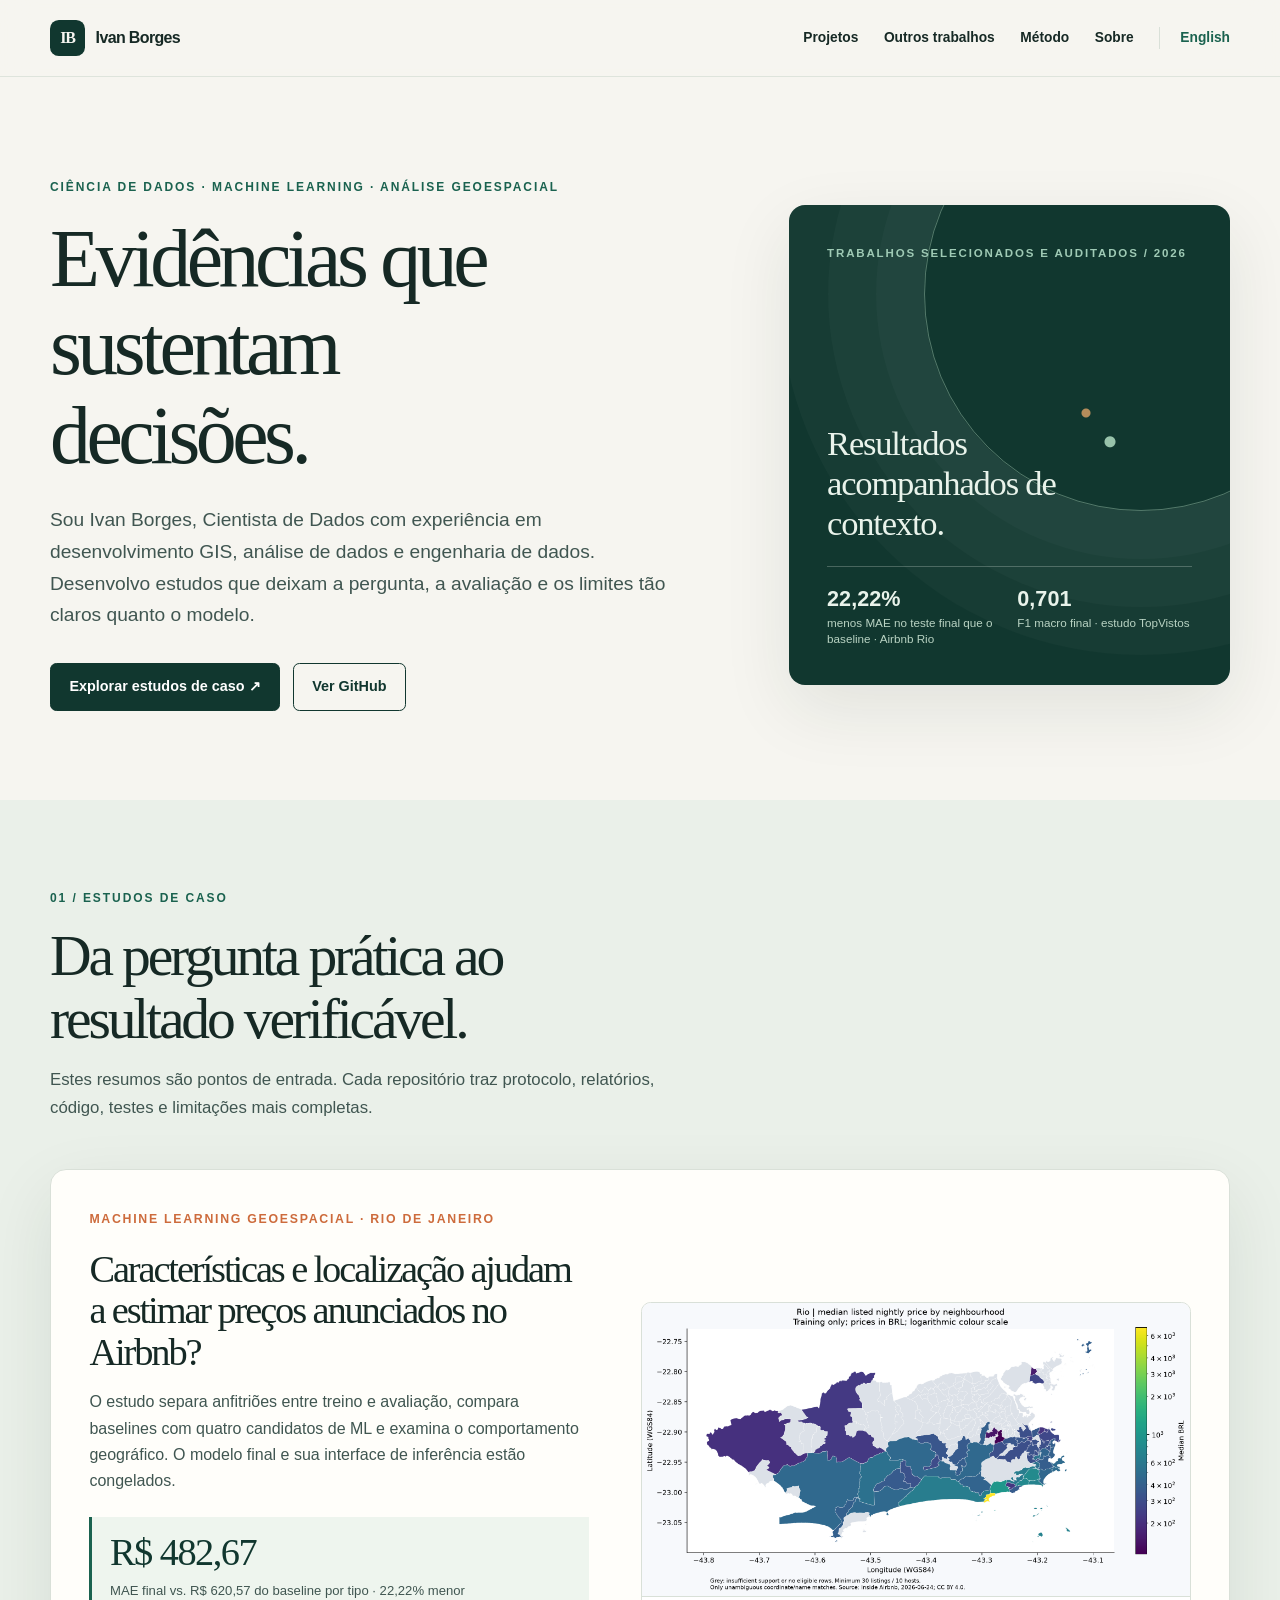
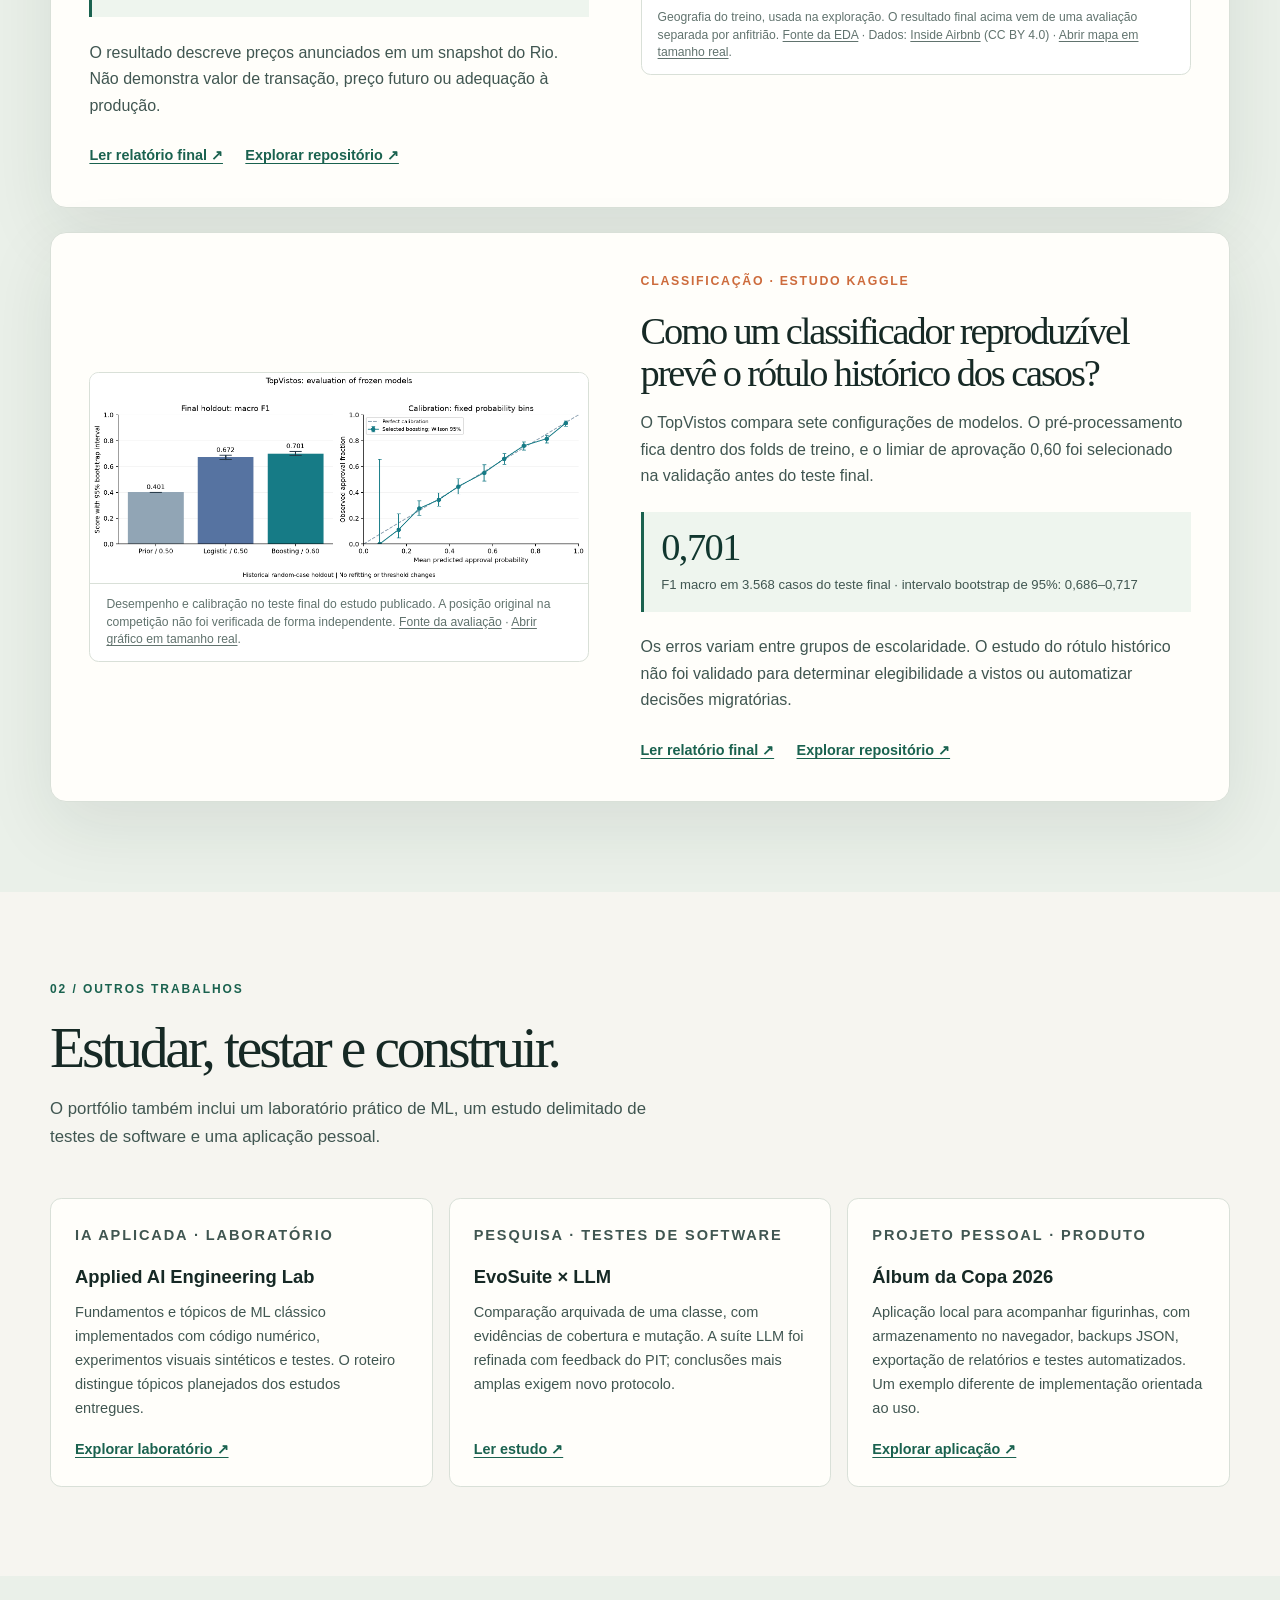
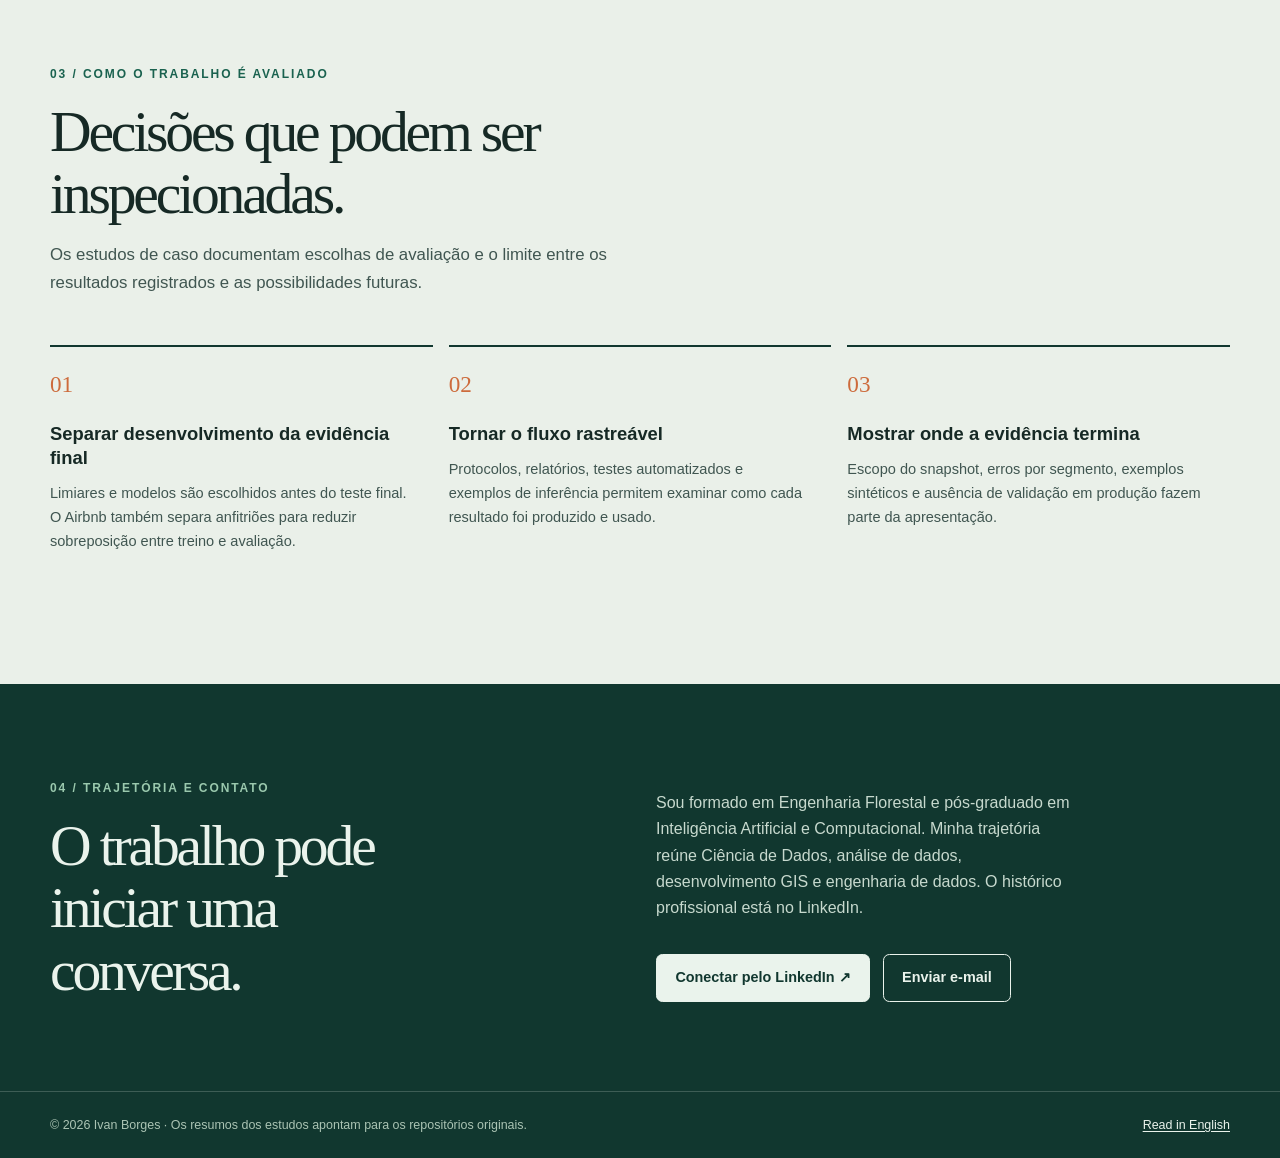
==== pt/index.html @ 3fa464b2 "Prepare bilingual evidence-led portfolio site prototype" ====
<!doctype html>
<html lang="pt-BR">
<head>
  <meta charset="utf-8">
  <meta name="viewport" content="width=device-width, initial-scale=1">
  <meta name="color-scheme" content="light">
  <meta name="description" content="Ivan Borges — Ciência de Dados, Machine Learning e Análise Geoespacial. Estudos de caso com resultados, métodos e limitações.">
  <title>Ivan Borges | Ciência de Dados e Machine Learning</title>
  <link rel="alternate" hreflang="en" href="../">
  <link rel="alternate" hreflang="pt-BR" href="./">
  <link rel="icon" type="image/svg+xml" href="../assets/favicon.svg">
  <link rel="stylesheet" href="../assets/site.css">
</head>
<body>
  <a class="skip-link" href="#main">Ir para o conteúdo</a>
  <header class="site-header">
    <div class="container header-inner">
      <a class="brand" href="#top" aria-label="Ivan Borges, voltar ao início"><span class="brand-mark" aria-hidden="true">IB</span> Ivan Borges</a>
      <div class="header-actions">
        <nav class="site-nav" aria-label="Navegação principal">
          <a href="#work">Projetos</a><a href="#more">Outros trabalhos</a><a href="#approach">Método</a><a href="#about">Sobre</a>
        </nav>
        <a class="lang-link" href="../" lang="en" hreflang="en">English</a>
      </div>
    </div>
  </header>

  <main id="main">
    <section class="hero" id="top" aria-labelledby="hero-title">
      <div class="container hero-grid">
        <div>
          <p class="eyebrow">Ciência de Dados · Machine Learning · Análise Geoespacial</p>
          <h1 id="hero-title">Evidências que sustentam decisões.</h1>
          <p class="hero-copy">Sou Ivan Borges, Cientista de Dados com experiência em desenvolvimento GIS, análise de dados e engenharia de dados. Desenvolvo estudos que deixam a pergunta, a avaliação e os limites tão claros quanto o modelo.</p>
          <div class="hero-actions">
            <a class="button" href="#work">Explorar estudos de caso <span aria-hidden="true">&nbsp;↗</span></a>
            <a class="button button-secondary" href="https://github.com/ivanfborges">Ver GitHub</a>
          </div>
        </div>
        <div class="hero-panel" aria-label="Resultados registrados em dois estudos selecionados">
          <div class="panel-top">Trabalhos selecionados e auditados / 2026</div>
          <div class="panel-bottom">
            <p>Resultados acompanhados de contexto.</p>
            <div class="panel-stats">
              <div><strong>22,22%</strong><span>menos MAE no teste final que o baseline · Airbnb Rio</span></div>
              <div><strong>0,701</strong><span>F1 macro final · estudo TopVistos</span></div>
            </div>
          </div>
        </div>
      </div>
    </section>

    <section class="section section-contrast" id="work" aria-labelledby="work-title">
      <div class="container">
        <p class="section-kicker">01 / Estudos de caso</p>
        <h2 class="section-heading" id="work-title">Da pergunta prática ao resultado verificável.</h2>
        <p class="section-intro">Estes resumos são pontos de entrada. Cada repositório traz protocolo, relatórios, código, testes e limitações mais completas.</p>

        <article class="case" aria-labelledby="airbnb-title">
          <div class="case-copy">
            <span class="case-number">Machine Learning geoespacial · Rio de Janeiro</span>
            <h3 id="airbnb-title">Características e localização ajudam a estimar preços anunciados no Airbnb?</h3>
            <p>O estudo separa anfitriões entre treino e avaliação, compara baselines com quatro candidatos de ML e examina o comportamento geográfico. O modelo final e sua interface de inferência estão congelados.</p>
            <div class="result"><strong>R$ 482,67</strong><span>MAE final vs. R$ 620,57 do baseline por tipo · 22,22% menor</span></div>
            <p>O resultado descreve preços anunciados em um snapshot do Rio. Não demonstra valor de transação, preço futuro ou adequação à produção.</p>
            <div class="case-links"><a href="https://github.com/ivanfborges/eng_dados-analytics_engineering/blob/main/docs/FINAL.pt-BR.md">Ler relatório final ↗</a><a href="https://github.com/ivanfborges/eng_dados-analytics_engineering">Explorar repositório ↗</a></div>
          </div>
          <figure class="case-figure">
            <img src="../assets/airbnb-training-map.png" alt="Mapa das medianas de preços anunciados nos bairros do Rio com suporte suficiente no treino" width="1996" height="1068" loading="lazy">
            <figcaption>Geografia do treino, usada na exploração. O resultado final acima vem de uma avaliação separada por anfitrião. <a href="https://github.com/ivanfborges/eng_dados-analytics_engineering/blob/main/docs/EDA.pt-BR.md">Fonte da EDA</a> · Dados: <a href="https://insideairbnb.com/get-the-data/">Inside Airbnb</a> (CC BY 4.0) · <a href="../assets/airbnb-training-map.png">Abrir mapa em tamanho real</a>.</figcaption>
          </figure>
        </article>

        <article class="case" aria-labelledby="topvistos-title">
          <div class="case-copy">
            <span class="case-number">Classificação · estudo Kaggle</span>
            <h3 id="topvistos-title">Como um classificador reproduzível prevê o rótulo histórico dos casos?</h3>
            <p>O TopVistos compara sete configurações de modelos. O pré-processamento fica dentro dos folds de treino, e o limiar de aprovação 0,60 foi selecionado na validação antes do teste final.</p>
            <div class="result"><strong>0,701</strong><span>F1 macro em 3.568 casos do teste final · intervalo bootstrap de 95%: 0,686–0,717</span></div>
            <p>Os erros variam entre grupos de escolaridade. O estudo do rótulo histórico não foi validado para determinar elegibilidade a vistos ou automatizar decisões migratórias.</p>
            <div class="case-links"><a href="https://github.com/ivanfborges/ML_olympiad_for_students-topvistos_EUA/blob/main/docs/EVALUATION.pt-BR.md">Ler relatório final ↗</a><a href="https://github.com/ivanfborges/ML_olympiad_for_students-topvistos_EUA">Explorar repositório ↗</a></div>
          </div>
          <figure class="case-figure">
            <img src="../assets/topvistos-final-evaluation.png" alt="Gráficos de desempenho e calibração do classificador no teste final do TopVistos" width="1961" height="827" loading="lazy">
            <figcaption>Desempenho e calibração no teste final do estudo publicado. A posição original na competição não foi verificada de forma independente. <a href="https://github.com/ivanfborges/ML_olympiad_for_students-topvistos_EUA/blob/main/docs/EVALUATION.pt-BR.md">Fonte da avaliação</a> · <a href="../assets/topvistos-final-evaluation.png">Abrir gráfico em tamanho real</a>.</figcaption>
          </figure>
        </article>
      </div>
    </section>

    <section class="section" id="more" aria-labelledby="more-title">
      <div class="container">
        <p class="section-kicker">02 / Outros trabalhos</p>
        <h2 class="section-heading" id="more-title">Estudar, testar e construir.</h2>
        <p class="section-intro">O portfólio também inclui um laboratório prático de ML, um estudo delimitado de testes de software e uma aplicação pessoal.</p>
        <div class="card-grid">
          <article class="card">
            <p class="card-label">IA aplicada · Laboratório</p>
            <h3>Applied AI Engineering Lab</h3>
            <p>Fundamentos e tópicos de ML clássico implementados com código numérico, experimentos visuais sintéticos e testes. O roteiro distingue tópicos planejados dos estudos entregues.</p>
            <a href="https://github.com/ivanfborges/applied-ai-engineering-lab">Explorar laboratório ↗</a>
          </article>
          <article class="card">
            <p class="card-label">Pesquisa · Testes de software</p>
            <h3>EvoSuite × LLM</h3>
            <p>Comparação arquivada de uma classe, com evidências de cobertura e mutação. A suíte LLM foi refinada com feedback do PIT; conclusões mais amplas exigem novo protocolo.</p>
            <a href="https://github.com/ivanfborges/sbst-vs-llm">Ler estudo ↗</a>
          </article>
          <article class="card">
            <p class="card-label">Projeto pessoal · Produto</p>
            <h3>Álbum da Copa 2026</h3>
            <p>Aplicação local para acompanhar figurinhas, com armazenamento no navegador, backups JSON, exportação de relatórios e testes automatizados. Um exemplo diferente de implementação orientada ao uso.</p>
            <a href="https://github.com/ivanfborges/album-copa-2026-local">Explorar aplicação ↗</a>
          </article>
        </div>
      </div>
    </section>

    <section class="section section-contrast" id="approach" aria-labelledby="approach-title">
      <div class="container">
        <p class="section-kicker">03 / Como o trabalho é avaliado</p>
        <h2 class="section-heading" id="approach-title">Decisões que podem ser inspecionadas.</h2>
        <p class="section-intro">Os estudos de caso documentam escolhas de avaliação e o limite entre os resultados registrados e as possibilidades futuras.</p>
        <div class="method-grid">
          <div class="method"><span class="method-num">01</span><h3>Separar desenvolvimento da evidência final</h3><p>Limiares e modelos são escolhidos antes do teste final. O Airbnb também separa anfitriões para reduzir sobreposição entre treino e avaliação.</p></div>
          <div class="method"><span class="method-num">02</span><h3>Tornar o fluxo rastreável</h3><p>Protocolos, relatórios, testes automatizados e exemplos de inferência permitem examinar como cada resultado foi produzido e usado.</p></div>
          <div class="method"><span class="method-num">03</span><h3>Mostrar onde a evidência termina</h3><p>Escopo do snapshot, erros por segmento, exemplos sintéticos e ausência de validação em produção fazem parte da apresentação.</p></div>
        </div>
      </div>
    </section>

    <section class="contact" id="about" aria-labelledby="about-title">
      <div class="container contact-grid">
        <div>
          <p class="section-kicker">04 / Trajetória e contato</p>
          <h2 id="about-title">O trabalho pode iniciar uma conversa.</h2>
        </div>
        <div>
          <p>Sou formado em Engenharia Florestal e pós-graduado em Inteligência Artificial e Computacional. Minha trajetória reúne Ciência de Dados, análise de dados, desenvolvimento GIS e engenharia de dados. O histórico profissional está no LinkedIn.</p>
          <div class="hero-actions"><a class="button" href="https://www.linkedin.com/in/ivanfborges/">Conectar pelo LinkedIn ↗</a><a class="button button-secondary" href="mailto:ivanfborges@gmail.com">Enviar e-mail</a></div>
        </div>
      </div>
    </section>
  </main>
  <footer class="footer">
    <div class="container footer-inner"><span>© 2026 Ivan Borges · Os resumos dos estudos apontam para os repositórios originais.</span><a href="../" lang="en" hreflang="en">Read in English</a></div>
  </footer>
</body>
</html>
---- assets/site.css ----
:root {
  color-scheme: light;
  --ink: #162925;
  --ink-soft: #405651;
  --muted: #61736e;
  --paper: #f6f5f0;
  --surface: #fffefa;
  --line: #d9e0d8;
  --green: #1a624f;
  --green-dark: #11372f;
  --accent: #cd6b3c;
  --shadow: 0 24px 70px rgba(21, 44, 38, .09);
}
* { box-sizing: border-box; }
html { scroll-behavior: smooth; }
body {
  margin: 0;
  background: var(--paper);
  color: var(--ink);
  font-family: "Segoe UI", Inter, "Helvetica Neue", Arial, sans-serif;
  line-height: 1.65;
}
a { color: inherit; text-underline-offset: .19em; }
a:hover { color: var(--green); }
a:focus-visible { outline: 3px solid var(--accent); outline-offset: 4px; border-radius: 3px; }
img { display: block; max-width: 100%; }
.skip-link { position: absolute; top: -100px; left: 1rem; z-index: 100; padding: .7rem 1rem; background: var(--surface); }
.skip-link:focus { top: 1rem; }
.container { width: min(1180px, calc(100% - 3rem)); margin-inline: auto; }
.site-header {
  position: sticky;
  top: 0;
  z-index: 20;
  border-bottom: 1px solid rgba(217, 224, 216, .8);
  background: rgba(246, 245, 240, .94);
  backdrop-filter: blur(16px);
}
.header-inner { min-height: 76px; display: flex; align-items: center; justify-content: space-between; gap: 1.5rem; }
.brand { display: inline-flex; align-items: center; gap: .65rem; font-size: 1rem; font-weight: 800; letter-spacing: -.04em; text-decoration: none; white-space: nowrap; }
.brand-mark { display: grid; place-items: center; width: 2.2rem; height: 2.2rem; border-radius: .55rem; background: var(--green-dark); color: #f6f5f0; font: 700 1rem Georgia, serif; letter-spacing: -.07em; }
.header-actions { display: flex; align-items: center; gap: clamp(.8rem, 2vw, 1.8rem); }
.site-nav { display: flex; align-items: center; gap: clamp(.8rem, 2vw, 1.65rem); }
.site-nav a, .lang-link { font-size: .86rem; font-weight: 700; text-decoration: none; }
.lang-link { color: var(--green); padding-left: 1.25rem; border-left: 1px solid var(--line); white-space: nowrap; }
.hero { padding: clamp(4rem, 8vw, 7rem) 0 clamp(4rem, 7vw, 6rem); }
.hero-grid { display: grid; grid-template-columns: 1.2fr .8fr; align-items: center; gap: clamp(2rem, 6vw, 6.5rem); }
.eyebrow, .section-kicker { margin: 0 0 1.2rem; color: var(--green); font-size: .75rem; font-weight: 800; letter-spacing: .16em; line-height: 1.35; text-transform: uppercase; }
.hero h1, .section-heading, .case h3, .contact h2 { font-family: Georgia, "Times New Roman", serif; font-weight: 500; letter-spacing: -.055em; line-height: 1.08; }
.hero h1 { max-width: 12ch; margin: 0 0 1.5rem; font-size: clamp(3.25rem, 6.4vw, 6.6rem); }
.hero-copy { max-width: 59ch; margin: 0; color: var(--ink-soft); font-size: clamp(1.05rem, 1.5vw, 1.25rem); }
.hero-actions { display: flex; flex-wrap: wrap; gap: .8rem; margin-top: 2rem; }
.button { display: inline-flex; align-items: center; justify-content: center; min-height: 48px; padding: .65rem 1.15rem; border: 1px solid var(--green-dark); border-radius: .4rem; background: var(--green-dark); color: white; font-size: .9rem; font-weight: 750; text-decoration: none; transition: transform .2s ease, background .2s ease; }
.button:hover { transform: translateY(-2px); background: var(--green); color: white; }
.button-secondary { background: transparent; color: var(--green-dark); }
.button-secondary:hover { background: #e8eee7; color: var(--green-dark); }
.hero-panel { position: relative; min-height: 480px; overflow: hidden; display: flex; flex-direction: column; justify-content: space-between; padding: clamp(1.5rem, 3vw, 2.5rem); border-radius: 1rem; background: var(--green-dark); box-shadow: var(--shadow); color: #e9f3eb; }
.hero-panel::before { content: ""; position: absolute; width: 27rem; height: 27rem; top: -8rem; right: -8rem; border: 1px solid rgba(182, 219, 196, .4); border-radius: 50%; box-shadow: 0 0 0 3rem rgba(255,255,255,.025), 0 0 0 6rem rgba(255,255,255,.025), 0 0 0 9rem rgba(255,255,255,.025); }
.hero-panel::after { content: ""; position: absolute; width: 10rem; height: 10rem; top: 8rem; right: 4rem; border-radius: 50%; background: radial-gradient(circle, rgba(219, 160, 102, .9) 0 4px, transparent 5px), radial-gradient(circle at 65% 68%, rgba(183, 227, 199, .9) 0 5px, transparent 6px); opacity: .9; }
.panel-top, .panel-bottom { position: relative; z-index: 1; }
.panel-top { color: #9fcab5; font-size: .72rem; font-weight: 800; letter-spacing: .16em; text-transform: uppercase; }
.panel-bottom p { max-width: 16ch; margin: 0 0 1.4rem; font: 500 clamp(1.65rem, 2.7vw, 2.5rem)/1.15 Georgia, serif; letter-spacing: -.035em; }
.panel-stats { display: grid; grid-template-columns: 1fr 1fr; gap: 1rem; padding-top: 1.2rem; border-top: 1px solid rgba(233, 243, 235, .25); }
.panel-stats strong { display: block; font-size: 1.35rem; line-height: 1.25; }
.panel-stats span { display: block; margin-top: .15rem; color: #b9d3c3; font-size: .73rem; line-height: 1.35; }
.section { padding: clamp(4rem, 7vw, 6rem) 0; }
.section-contrast { background: #eaf0e9; }
.section-heading { max-width: 20ch; margin: 0 0 1rem; font-size: clamp(2.35rem, 4.5vw, 4.4rem); }
.section-intro { max-width: 66ch; margin: 0 0 3rem; color: var(--ink-soft); font-size: 1.05rem; }
.case { display: grid; grid-template-columns: minmax(0, 1fr) minmax(0, 1.1fr); gap: clamp(1.6rem, 4vw, 4rem); align-items: center; margin-top: 2.5rem; padding: clamp(1.4rem, 3vw, 2.4rem); border: 1px solid var(--line); border-radius: 1rem; background: var(--surface); box-shadow: var(--shadow); }
.case + .case { margin-top: 1.5rem; }
.case:nth-of-type(even) .case-copy { order: 2; }
.case:nth-of-type(even) .case-figure { order: 1; }
.case-number { display: block; margin-bottom: 1.25rem; color: var(--accent); font-size: .77rem; font-weight: 800; letter-spacing: .14em; text-transform: uppercase; }
.case h3 { margin: 0 0 1rem; font-size: clamp(2rem, 3vw, 3.1rem); }
.case p { margin: 0 0 1.15rem; color: var(--ink-soft); }
.result { display: flex; align-items: baseline; flex-wrap: wrap; gap: .5rem; margin: 1.4rem 0; padding: 1rem 1.1rem; border-left: 3px solid var(--green); background: #eef5ee; }
.result strong { color: var(--green-dark); font: 500 clamp(1.8rem, 3vw, 2.5rem)/1 Georgia, serif; letter-spacing: -.04em; }
.result span { color: var(--ink-soft); font-size: .82rem; }
.case-links { display: flex; flex-wrap: wrap; gap: .65rem 1.4rem; margin-top: 1.6rem; font-size: .9rem; font-weight: 750; }
.case-links a { color: var(--green); }
.case-figure { margin: 0; overflow: hidden; border: 1px solid var(--line); border-radius: .6rem; background: white; }
.case-figure img { width: 100%; height: auto; }
.case-figure figcaption { padding: .75rem 1rem; border-top: 1px solid var(--line); color: var(--muted); font-size: .76rem; line-height: 1.45; }
.card-grid, .method-grid { display: grid; grid-template-columns: repeat(3, minmax(0, 1fr)); gap: 1rem; }
.card { display: flex; flex-direction: column; min-height: 250px; padding: 1.5rem; border: 1px solid var(--line); border-radius: .7rem; background: var(--surface); }
.card-label { margin: 0 0 1rem; color: var(--accent); font-size: .72rem; font-weight: 800; letter-spacing: .13em; text-transform: uppercase; }
.card h3, .method h3 { margin: 0 0 .7rem; font-size: 1.15rem; line-height: 1.3; }
.card p, .method p { margin: 0 0 1.1rem; color: var(--ink-soft); font-size: .91rem; }
.card a { margin-top: auto; color: var(--green); font-size: .9rem; font-weight: 750; }
.method { padding: 1.5rem 1.5rem 1.5rem 0; border-top: 2px solid var(--green-dark); }
.method-num { display: block; margin-bottom: 1.5rem; color: var(--accent); font: 500 1.45rem Georgia, serif; }
.contact { padding: clamp(4rem, 7vw, 6rem) 0; background: var(--green-dark); color: #eaf3ec; }
.contact-grid { display: grid; grid-template-columns: 1fr 1fr; gap: 2rem; align-items: end; }
.contact .section-kicker { color: #9ac8ad; }
.contact h2 { max-width: 12ch; margin: 0; font-size: clamp(2.4rem, 4.5vw, 4.4rem); }
.contact p { max-width: 48ch; color: #c7d9ce; }
.contact .button { border-color: #eaf3ec; background: #eaf3ec; color: var(--green-dark); }
.contact .button:hover { background: white; }
.contact .button-secondary { background: transparent; color: #eaf3ec; }
.contact .button-secondary:hover { color: var(--green-dark); background: #eaf3ec; }
.footer { padding: 1.4rem 0; border-top: 1px solid rgba(234, 243, 236, .2); background: var(--green-dark); color: #abc4b4; font-size: .78rem; }
.footer-inner { display: flex; justify-content: space-between; gap: 1rem; }
.footer a { color: #eaf3ec; }
@media (max-width: 900px) {
  .hero-grid, .case, .contact-grid { grid-template-columns: 1fr; }
  .hero-panel { min-height: 320px; }
  .hero h1 { max-width: 14ch; }
  .case:nth-of-type(even) .case-copy, .case:nth-of-type(even) .case-figure { order: initial; }
  .card-grid, .method-grid { grid-template-columns: repeat(2, minmax(0, 1fr)); }
}
@media (max-width: 640px) {
  .container { width: min(100% - 2rem, 1180px); }
  .header-inner { min-height: 66px; }
  .site-nav { display: none; }
  .lang-link { border: 0; padding: 0; }
  .hero { padding-top: 3.4rem; }
  .hero-panel { min-height: 295px; }
  .card-grid, .method-grid { grid-template-columns: 1fr; }
  .method { padding-right: 0; }
  .footer-inner { flex-direction: column; }
}
@media (prefers-reduced-motion: reduce) {
  html { scroll-behavior: auto; }
  .button { transition: none; }
}
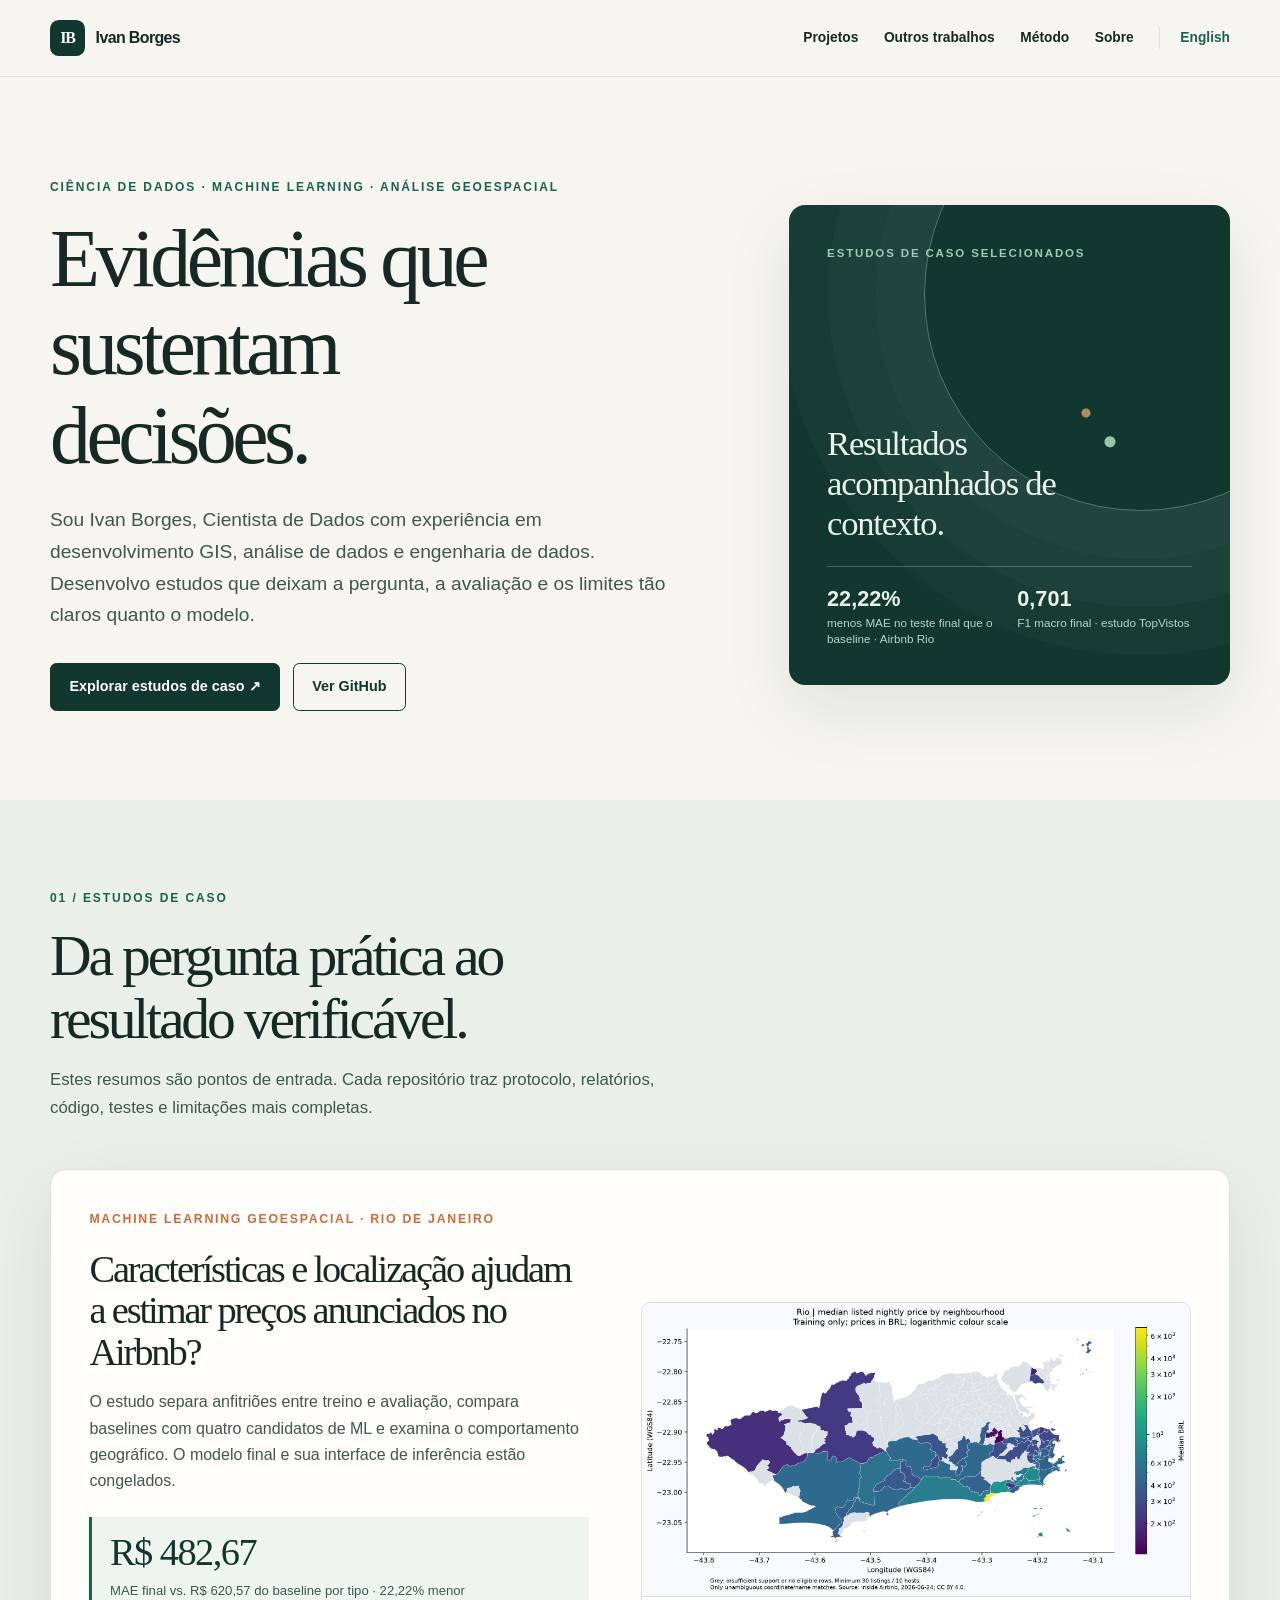
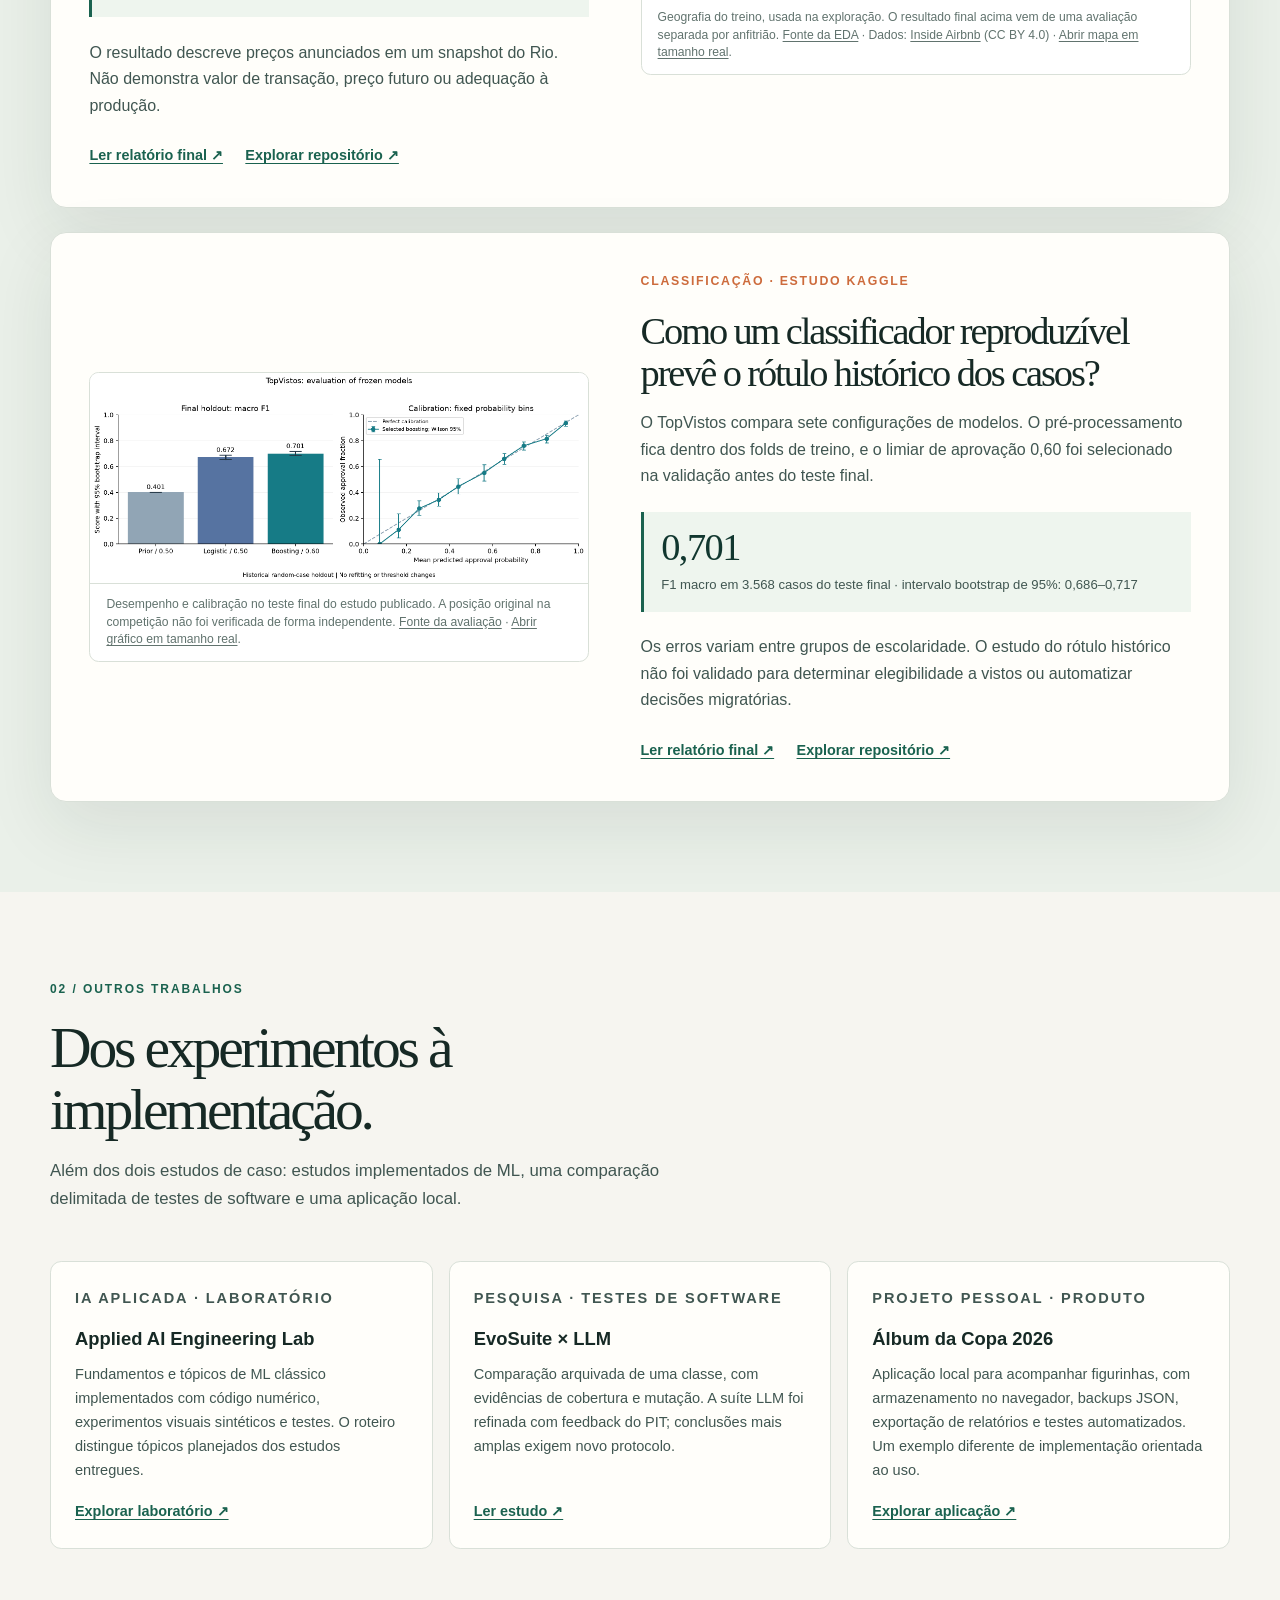
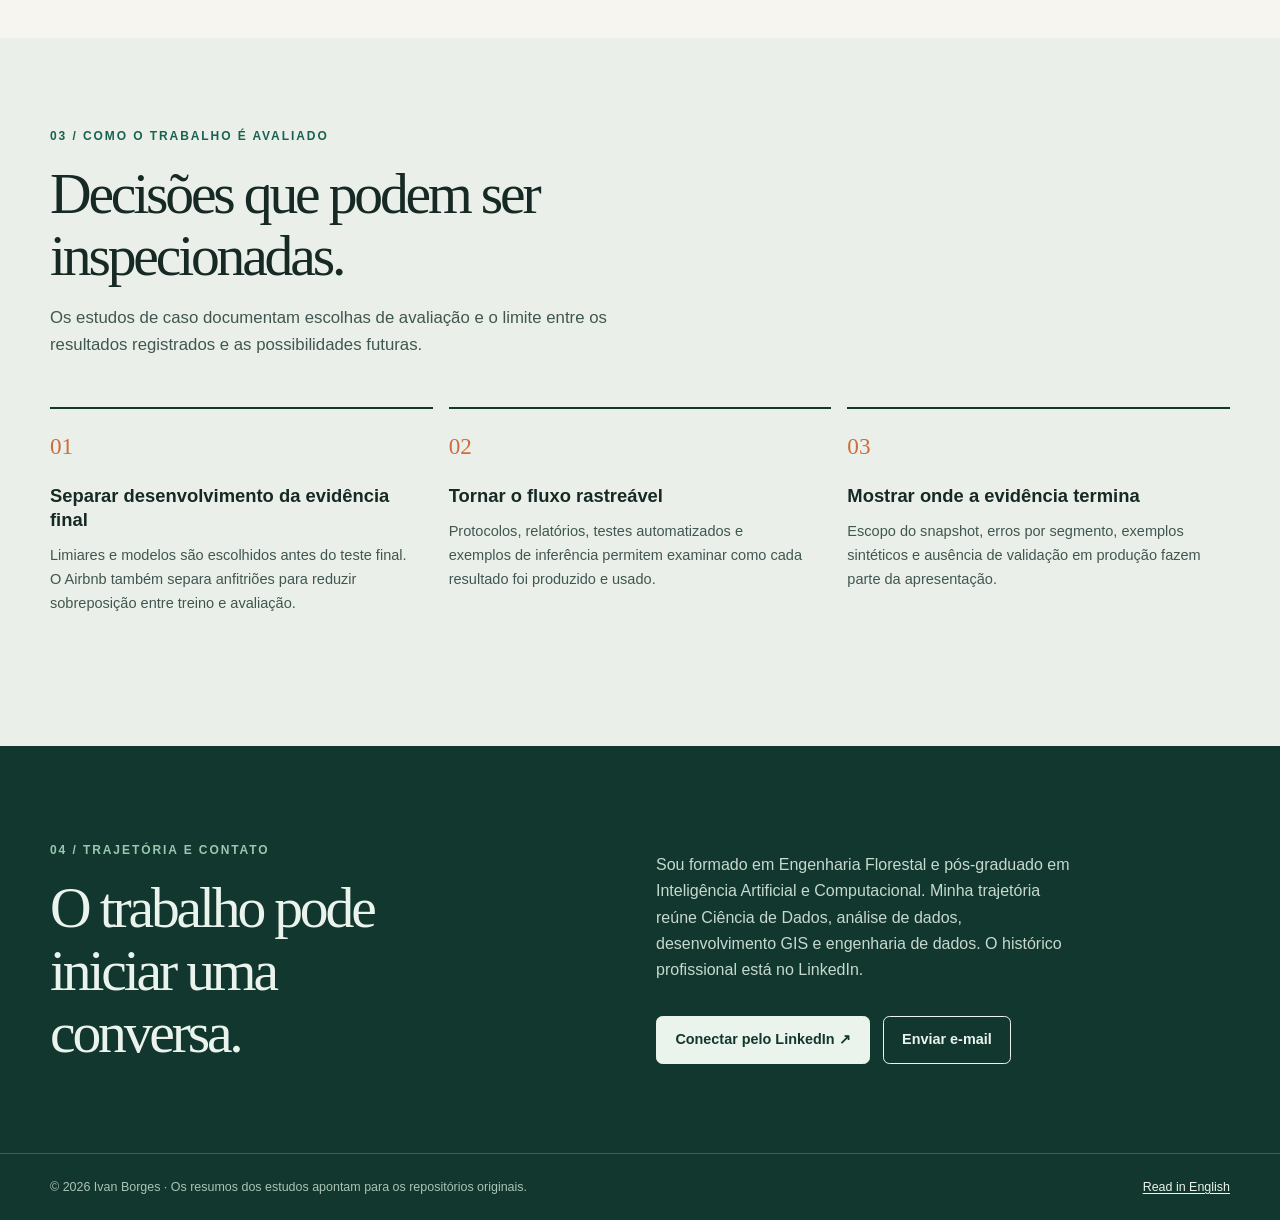
==== commit 430185e4: "Refine portfolio copy and restore mobile navigation" ====
--- a/pt/index.html
+++ b/pt/index.html
@@ -6,8 +6,9 @@
   <meta name="color-scheme" content="light">
   <meta name="description" content="Ivan Borges — Ciência de Dados, Machine Learning e Análise Geoespacial. Estudos de caso com resultados, métodos e limitações.">
   <title>Ivan Borges | Ciência de Dados e Machine Learning</title>
-  <link rel="alternate" hreflang="en" href="../">
-  <link rel="alternate" hreflang="pt-BR" href="./">
+  <link rel="canonical" href="https://ivanfborges.github.io/pt/">
+  <link rel="alternate" hreflang="en" href="https://ivanfborges.github.io/">
+  <link rel="alternate" hreflang="pt-BR" href="https://ivanfborges.github.io/pt/">
   <link rel="icon" type="image/svg+xml" href="../assets/favicon.svg">
   <link rel="stylesheet" href="../assets/site.css">
 </head>
@@ -38,7 +39,7 @@
           </div>
         </div>
         <div class="hero-panel" aria-label="Resultados registrados em dois estudos selecionados">
-          <div class="panel-top">Trabalhos selecionados e auditados / 2026</div>
+          <div class="panel-top">Estudos de caso selecionados</div>
           <div class="panel-bottom">
             <p>Resultados acompanhados de contexto.</p>
             <div class="panel-stats">
@@ -91,8 +92,8 @@
     <section class="section" id="more" aria-labelledby="more-title">
       <div class="container">
         <p class="section-kicker">02 / Outros trabalhos</p>
-        <h2 class="section-heading" id="more-title">Estudar, testar e construir.</h2>
-        <p class="section-intro">O portfólio também inclui um laboratório prático de ML, um estudo delimitado de testes de software e uma aplicação pessoal.</p>
+        <h2 class="section-heading" id="more-title">Dos experimentos à implementação.</h2>
+        <p class="section-intro">Além dos dois estudos de caso: estudos implementados de ML, uma comparação delimitada de testes de software e uma aplicação local.</p>
         <div class="card-grid">
           <article class="card">
             <p class="card-label">IA aplicada · Laboratório</p>
--- a/assets/site.css
+++ b/assets/site.css
@@ -12,7 +12,7 @@
   --shadow: 0 24px 70px rgba(21, 44, 38, .09);
 }
 * { box-sizing: border-box; }
-html { scroll-behavior: smooth; }
+html { scroll-behavior: smooth; scroll-padding-top: 6rem; }
 body {
   margin: 0;
   background: var(--paper);
@@ -110,9 +110,13 @@
 }
 @media (max-width: 640px) {
   .container { width: min(100% - 2rem, 1180px); }
-  .header-inner { min-height: 66px; }
-  .site-nav { display: none; }
-  .lang-link { border: 0; padding: 0; }
+  .header-inner { min-height: 66px; flex-wrap: wrap; gap: .2rem; padding-block: .45rem; }
+  .brand { margin-right: auto; }
+  .header-actions { display: contents; }
+  .site-nav { order: 2; display: flex; flex: 0 0 100%; justify-content: space-between; gap: .5rem; overflow-x: auto; padding: .3rem 0 .2rem; white-space: nowrap; }
+  .site-nav a { font-size: .78rem; }
+  .lang-link { order: 1; border: 0; padding: 0; }
+  html { scroll-padding-top: 7.5rem; }
   .hero { padding-top: 3.4rem; }
   .hero-panel { min-height: 295px; }
   .card-grid, .method-grid { grid-template-columns: 1fr; }
